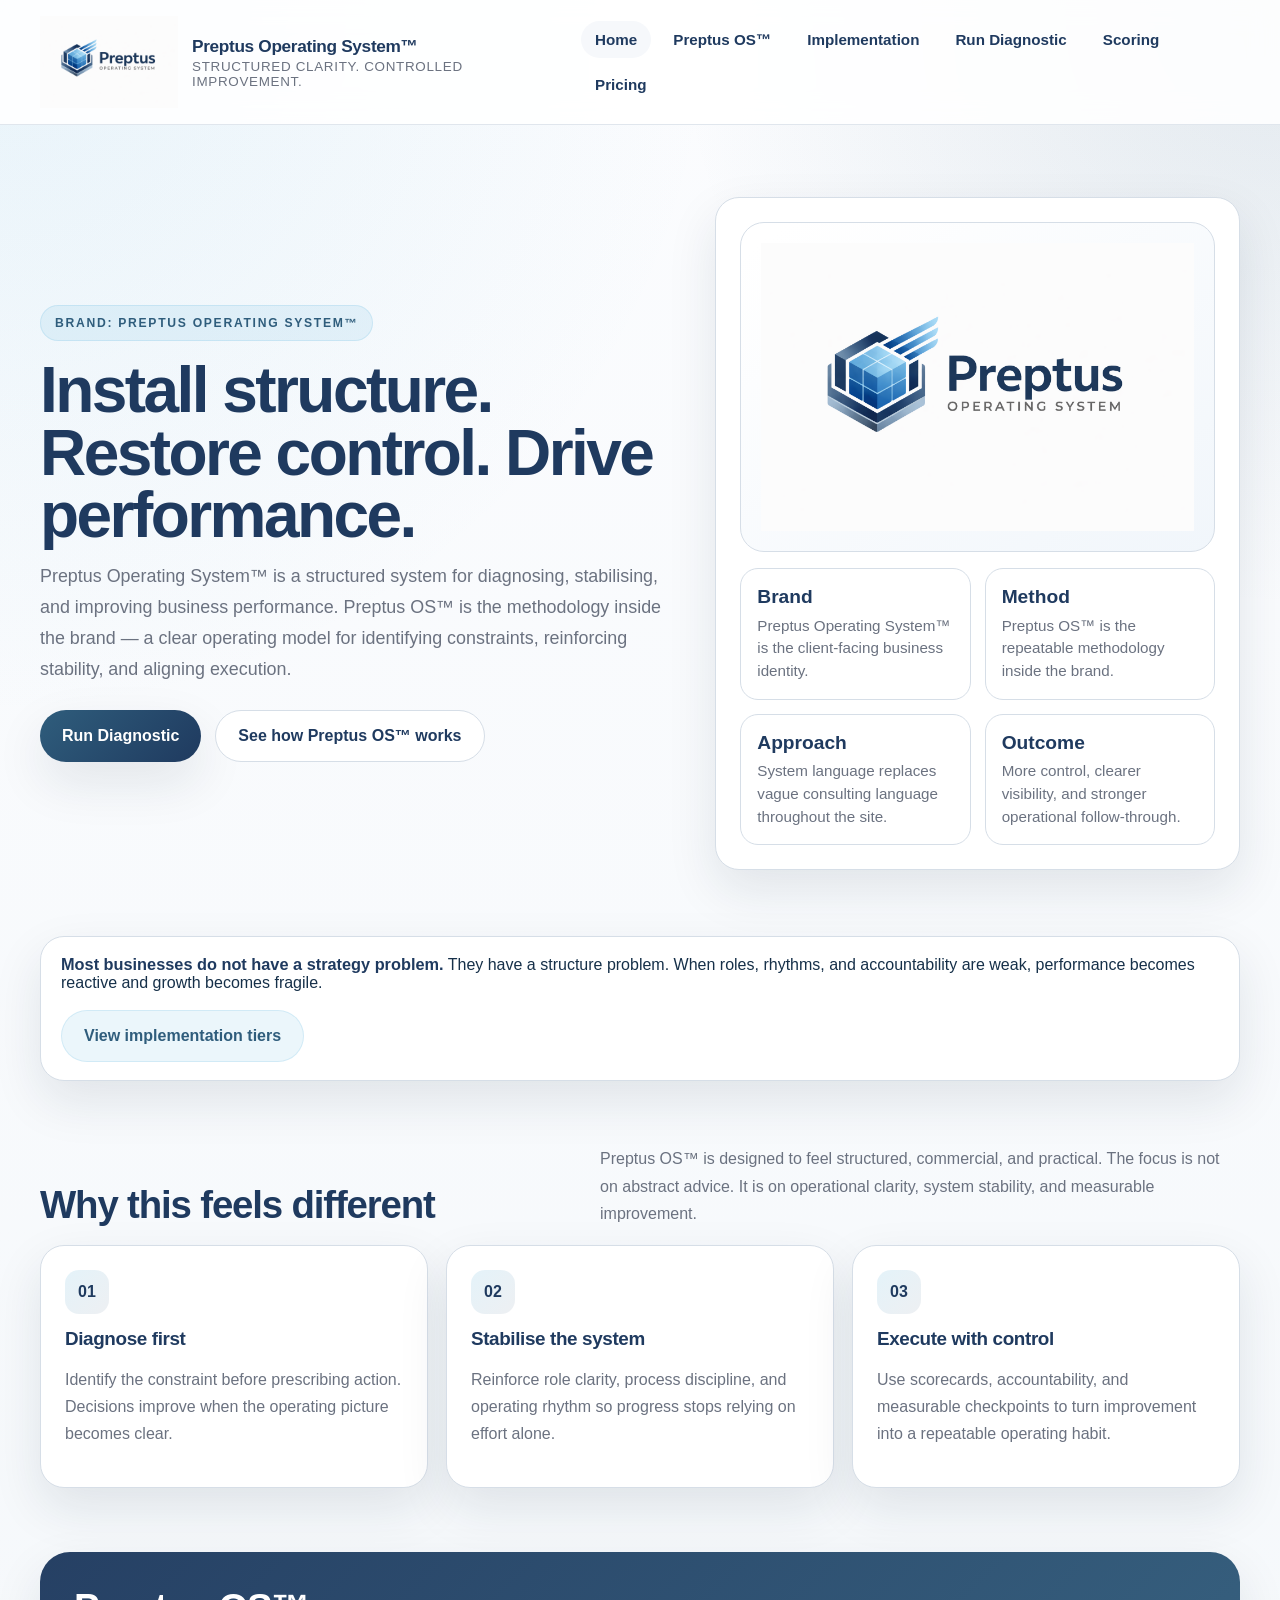
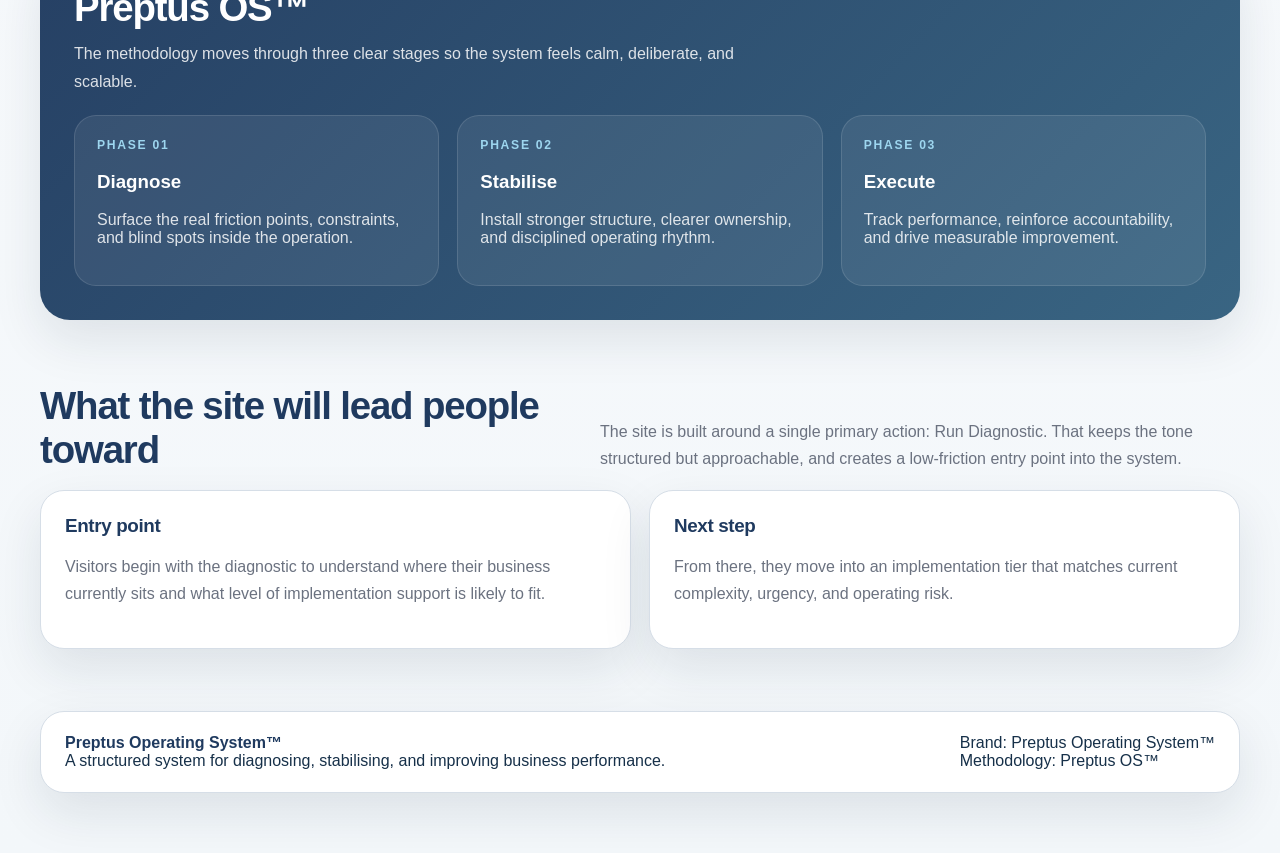
==== index.html @ 35f1eb41 "Add files via upload" ====
<!doctype html><html lang="en"><head><meta charset="utf-8"><meta name="viewport" content="width=device-width,initial-scale=1"><title>Home | Preptus Operating System™</title><link rel="stylesheet" href="styles.css"></head><body><header class="site-header"><div class="container header-inner"><a class="brand" href="index.html"><img src="logo.png" alt="Preptus logo"><div class="brand-lockup"><div class="brand-title">Preptus Operating System™</div><div class="brand-sub">Structured clarity. Controlled improvement.</div></div></a><nav class="nav"><a href="index.html" class="active">Home</a><a href="methodology.html" class="">Preptus OS™</a><a href="implementation.html" class="">Implementation</a><a href="diagnostic.html" class="">Run Diagnostic</a><a href="scoring.html" class="">Scoring</a><a href="pricing.html" class="">Pricing</a></nav></div></header><main>
<section class="hero container">
  <div class="hero-grid">
    <div>
      <div class="eyebrow">Brand: Preptus Operating System™</div>
      <h1>Install structure. Restore control. Drive performance.</h1>
      <p class="lead">Preptus Operating System™ is a structured system for diagnosing, stabilising, and improving business performance. Preptus OS™ is the methodology inside the brand — a clear operating model for identifying constraints, reinforcing stability, and aligning execution.</p>
      <div class="hero-actions">
        <a class="btn btn-primary" href="diagnostic.html">Run Diagnostic</a>
        <a class="btn btn-secondary" href="methodology.html">See how Preptus OS™ works</a>
      </div>
    </div>
    <aside class="hero-panel">
      <div class="hero-logo-card"><img src="logo.png" alt="Preptus logo"></div>
      <div class="metrics">
        <div class="metric"><strong>Brand</strong><span>Preptus Operating System™ is the client-facing business identity.</span></div>
        <div class="metric"><strong>Method</strong><span>Preptus OS™ is the repeatable methodology inside the brand.</span></div>
        <div class="metric"><strong>Approach</strong><span>System language replaces vague consulting language throughout the site.</span></div>
        <div class="metric"><strong>Outcome</strong><span>More control, clearer visibility, and stronger operational follow-through.</span></div>
      </div>
    </aside>
  </div>
</section>
<section class="section container"><div class="strip"><div><strong>Most businesses do not have a strategy problem.</strong> They have a structure problem. When roles, rhythms, and accountability are weak, performance becomes reactive and growth becomes fragile.</div><a class="btn btn-ghost" href="implementation.html">View implementation tiers</a></div></section>
<section class="section container">
  <div class="section-head"><h2>Why this feels different</h2><p>Preptus OS™ is designed to feel structured, commercial, and practical. The focus is not on abstract advice. It is on operational clarity, system stability, and measurable improvement.</p></div>
  <div class="grid-3">
    <article class="card"><div class="icon-dot">01</div><h3>Diagnose first</h3><p>Identify the constraint before prescribing action. Decisions improve when the operating picture becomes clear.</p></article>
    <article class="card"><div class="icon-dot">02</div><h3>Stabilise the system</h3><p>Reinforce role clarity, process discipline, and operating rhythm so progress stops relying on effort alone.</p></article>
    <article class="card"><div class="icon-dot">03</div><h3>Execute with control</h3><p>Use scorecards, accountability, and measurable checkpoints to turn improvement into a repeatable operating habit.</p></article>
  </div>
</section>
<section class="section container"><div class="method-band"><div class="section-head" style="margin-bottom:0;"><div><h2 style="margin-bottom:10px;">Preptus OS™</h2><p style="max-width:720px;">The methodology moves through three clear stages so the system feels calm, deliberate, and scalable.</p></div></div><div class="phase-grid"><article class="phase"><div class="step">Phase 01</div><h3>Diagnose</h3><p>Surface the real friction points, constraints, and blind spots inside the operation.</p></article><article class="phase"><div class="step">Phase 02</div><h3>Stabilise</h3><p>Install stronger structure, clearer ownership, and disciplined operating rhythm.</p></article><article class="phase"><div class="step">Phase 03</div><h3>Execute</h3><p>Track performance, reinforce accountability, and drive measurable improvement.</p></article></div></div></section>
<section class="section container"><div class="section-head"><h2>What the site will lead people toward</h2><p>The site is built around a single primary action: Run Diagnostic. That keeps the tone structured but approachable, and creates a low-friction entry point into the system.</p></div><div class="grid-2"><article class="card"><h3>Entry point</h3><p>Visitors begin with the diagnostic to understand where their business currently sits and what level of implementation support is likely to fit.</p></article><article class="card"><h3>Next step</h3><p>From there, they move into an implementation tier that matches current complexity, urgency, and operating risk.</p></article></div></section>
</main><footer class="footer"><div class="container footer-card"><div><strong>Preptus Operating System™</strong><br>A structured system for diagnosing, stabilising, and improving business performance.</div><div>Brand: Preptus Operating System™<br>Methodology: Preptus OS™</div></div></footer><script src="script.js"></script></body></html>
---- styles.css ----
:root{
  --navy:#1F3A5F;
  --steel:#2F5D7C;
  --slate:#6B7280;
  --light:#E5E7EB;
  --accent:#3FA7D6;
  --ink:#163049;
  --soft:#F6F8FB;
  --white:#FFFFFF;
  --dark:#0F1724;
  --card:#F9FBFD;
  --line:#D6DEE7;
  --success:#2C7A7B;
  --shadow:0 20px 50px rgba(18,37,58,.10);
  --radius:24px;
  --max:1200px;
}
*{box-sizing:border-box}
html{scroll-behavior:smooth}
body{
  margin:0;
  font-family:Inter, Montserrat, Arial, Helvetica, sans-serif;
  color:var(--ink);
  background:
    radial-gradient(circle at top left, rgba(63,167,214,.10), transparent 26%),
    radial-gradient(circle at top right, rgba(47,93,124,.12), transparent 22%),
    linear-gradient(180deg, #fbfcfe 0%, #f3f7fa 100%);
}
a{color:inherit;text-decoration:none}
a:hover{text-decoration:none}
img{display:block;max-width:100%}
.container{width:min(var(--max), calc(100% - 40px));margin:0 auto}
.site-header{position:sticky;top:0;z-index:100;background:rgba(255,255,255,.88);backdrop-filter:blur(14px);border-bottom:1px solid rgba(214,222,231,.75)}
.header-inner{display:flex;align-items:center;justify-content:space-between;gap:20px;padding:16px 0}
.brand{display:flex;align-items:center;gap:14px;min-width:0}
.brand img{width:138px;height:auto}
.brand-title{font-weight:800;color:var(--navy);letter-spacing:-.02em;font-size:1.08rem}
.brand-sub{color:var(--slate);font-size:.84rem;margin-top:2px;letter-spacing:.05em;text-transform:uppercase}
.nav{display:flex;align-items:center;gap:8px;flex-wrap:wrap}
.nav a{padding:10px 14px;border-radius:999px;color:var(--navy);font-weight:700;font-size:.95rem}
.nav a.active,.nav a:hover{background:var(--soft)}
.hero{padding:72px 0 34px}
.hero-grid{display:grid;grid-template-columns:1.1fr .9fr;gap:34px;align-items:center}
.eyebrow,.badge,.tier{display:inline-flex;align-items:center;gap:10px;padding:10px 14px;border-radius:999px;background:rgba(63,167,214,.10);color:var(--steel);font-size:.76rem;font-weight:800;letter-spacing:.14em;text-transform:uppercase;border:1px solid rgba(63,167,214,.15)}
h1{margin:18px 0 14px;font-size:clamp(2.4rem,5vw,5rem);line-height:.98;letter-spacing:-.04em;color:var(--navy)}
h2,.page-title{margin:0;font-size:clamp(1.7rem,3vw,2.6rem);letter-spacing:-.03em;color:var(--navy)}
.lead,.page-lead{margin:0;max-width:760px;font-size:1.12rem;line-height:1.72;color:var(--slate)}
.hero-actions{display:flex;flex-wrap:wrap;gap:14px;margin-top:26px}
.btn{display:inline-flex;align-items:center;justify-content:center;gap:10px;padding:16px 22px;border-radius:999px;font-weight:800;transition:.18s ease}
.btn:hover{transform:translateY(-1px)}
.btn-primary{background:linear-gradient(135deg,var(--steel),var(--navy));color:#fff;box-shadow:var(--shadow)}
.btn-secondary{background:#fff;color:var(--navy);border:1px solid var(--line)}
.btn-ghost{background:rgba(63,167,214,.10);color:var(--steel);border:1px solid rgba(63,167,214,.15)}
.hero-panel,.card,.table-wrap,.form-wrap,.score-panel,.footer-card,.strip{background:#fff;border:1px solid var(--line);border-radius:24px;box-shadow:var(--shadow)}
.hero-panel{padding:24px}
.hero-logo-card{background:linear-gradient(145deg, #ffffff 5%, #f1f6fb 100%);border-radius:24px;padding:20px;border:1px solid var(--line)}
.hero-logo-card img{width:100%;max-width:460px;margin:0 auto}
.metrics{display:grid;grid-template-columns:repeat(2,minmax(0,1fr));gap:14px;margin-top:16px}
.metric{background:#fff;border:1px solid var(--line);border-radius:18px;padding:16px}
.metric strong{display:block;font-size:1.2rem;line-height:1.2;color:var(--navy);margin-bottom:6px}
.metric span{color:var(--slate);font-size:.95rem;line-height:1.5}
.section,.page-hero{padding:32px 0}
.section-head{display:flex;justify-content:space-between;gap:20px;align-items:end;margin-bottom:18px}
.section-head p,.section-intro{margin:0;max-width:640px;color:var(--slate);line-height:1.7}
.grid-2,.grid-3,.grid-4,.phase-grid,.panel-row{display:grid;gap:18px}
.grid-2{grid-template-columns:repeat(2,minmax(0,1fr))}
.grid-3{grid-template-columns:repeat(3,minmax(0,1fr))}
.grid-4{grid-template-columns:repeat(4,minmax(0,1fr))}
.card{padding:24px}
.card h3{margin:0 0 10px;color:var(--navy);font-size:1.18rem;letter-spacing:-.02em}
.card p,.card li,.card .sub{color:var(--slate);line-height:1.7}
.card ul{margin:0;padding-left:18px}
.icon-dot{width:44px;height:44px;border-radius:14px;display:grid;place-items:center;background:linear-gradient(135deg, rgba(63,167,214,.14), rgba(31,58,95,.08));color:var(--navy);font-weight:900;margin-bottom:14px}
.method-band{background:linear-gradient(135deg, rgba(31,58,95,.97), rgba(47,93,124,.95));color:#fff;border-radius:30px;padding:34px;box-shadow:var(--shadow)}
.method-band h2,.method-band h3{color:#fff}
.method-band p,.method-band li{color:rgba(255,255,255,.84)}
.phase-grid{grid-template-columns:repeat(3,minmax(0,1fr));margin-top:20px}
.phase{background:rgba(255,255,255,.07);border:1px solid rgba(255,255,255,.12);border-radius:22px;padding:22px}
.phase .step{color:#9dd6ef;text-transform:uppercase;letter-spacing:.14em;font-size:.76rem;font-weight:800;margin-bottom:10px}
.strip{padding:18px 20px;display:flex;justify-content:space-between;gap:18px;align-items:center;flex-wrap:wrap}
.strip strong{color:var(--navy);font-size:1.02rem}
.package{position:relative;overflow:hidden}
.package::after{content:"";position:absolute;inset:auto -40px -40px auto;width:120px;height:120px;background:radial-gradient(circle, rgba(63,167,214,.12), transparent 62%)}
.mock-interface{background:var(--dark);border-radius:30px;overflow:hidden;box-shadow:0 26px 70px rgba(15,23,36,.30);border:1px solid rgba(255,255,255,.05)}
.mock-topbar{display:flex;justify-content:space-between;align-items:center;padding:16px 18px;background:rgba(255,255,255,.04);border-bottom:1px solid rgba(255,255,255,.07)}
.mock-title{color:#fff;font-weight:800}.mock-sub{color:rgba(255,255,255,.60);font-size:.9rem}
.mock-body{display:grid;grid-template-columns:240px 1fr;min-height:420px}
.sidebar{padding:18px;border-right:1px solid rgba(255,255,255,.07);background:rgba(255,255,255,.02)}
.sidebar .nav-item{padding:12px 14px;border-radius:14px;color:rgba(255,255,255,.72);margin-bottom:10px;font-weight:700}
.sidebar .nav-item.active{background:rgba(63,167,214,.18);color:#fff}
.panel-area{padding:22px;display:grid;gap:16px}.panel-row{grid-template-columns:repeat(3,minmax(0,1fr))}
.panel-card{background:rgba(255,255,255,.04);border:1px solid rgba(255,255,255,.07);border-radius:20px;padding:18px}
.panel-card h4{margin:0 0 8px;color:#fff}.panel-card p{margin:0;color:rgba(255,255,255,.66);line-height:1.6;font-size:.95rem}
.bar{height:10px;border-radius:999px;background:rgba(255,255,255,.08);overflow:hidden;margin-top:12px}.bar>span{display:block;height:100%;border-radius:999px;background:linear-gradient(90deg,var(--accent),#8fd2ec)}
.table-wrap{overflow-x:auto}.table-wrap table{width:100%;border-collapse:collapse;min-width:700px}.table-wrap th,.table-wrap td{padding:14px 16px;border-bottom:1px solid var(--line);vertical-align:top}.table-wrap th{background:var(--navy);color:#fff;text-align:left}.table-wrap tr:nth-child(even) td{background:#fbfdff}
.form-wrap,.score-panel{padding:24px}.score-panel{background:linear-gradient(135deg, rgba(31,58,95,.06), rgba(63,167,214,.06)), #fff}
.score-big{font-size:3rem;line-height:1;color:var(--navy);font-weight:900;margin:8px 0 10px}.score-tier{font-size:1.16rem;font-weight:800;color:var(--steel);margin-bottom:10px}
.field{margin-bottom:18px}label{display:block;font-weight:800;margin-bottom:8px;color:var(--navy)}.radio-group{display:grid;gap:9px}.radio-item{display:flex;gap:10px;align-items:flex-start;padding:12px 14px;border-radius:14px;border:1px solid var(--line);background:#fcfeff}.radio-item input{width:auto;margin-top:2px}.muted,.note{color:var(--slate)}
.footer{padding:30px 0 60px}.footer-card{padding:22px 24px;display:flex;justify-content:space-between;gap:16px;flex-wrap:wrap}.footer-card strong{color:var(--navy)}
.page-header-logo{width:210px;margin-bottom:18px}.list-check{padding-left:18px;line-height:1.7}
@media (max-width:1040px){.hero-grid,.grid-2,.grid-3,.grid-4,.phase-grid,.panel-row,.mock-body{grid-template-columns:1fr}.section-head{align-items:start;flex-direction:column}.header-inner{flex-direction:column;align-items:flex-start}.brand img{width:122px}}
@media (max-width:680px){.container{width:min(var(--max), calc(100% - 24px))}.hero{padding-top:42px}.metrics{grid-template-columns:1fr}.nav{gap:4px}.nav a{padding:9px 11px;font-size:.9rem}.btn{width:100%}}
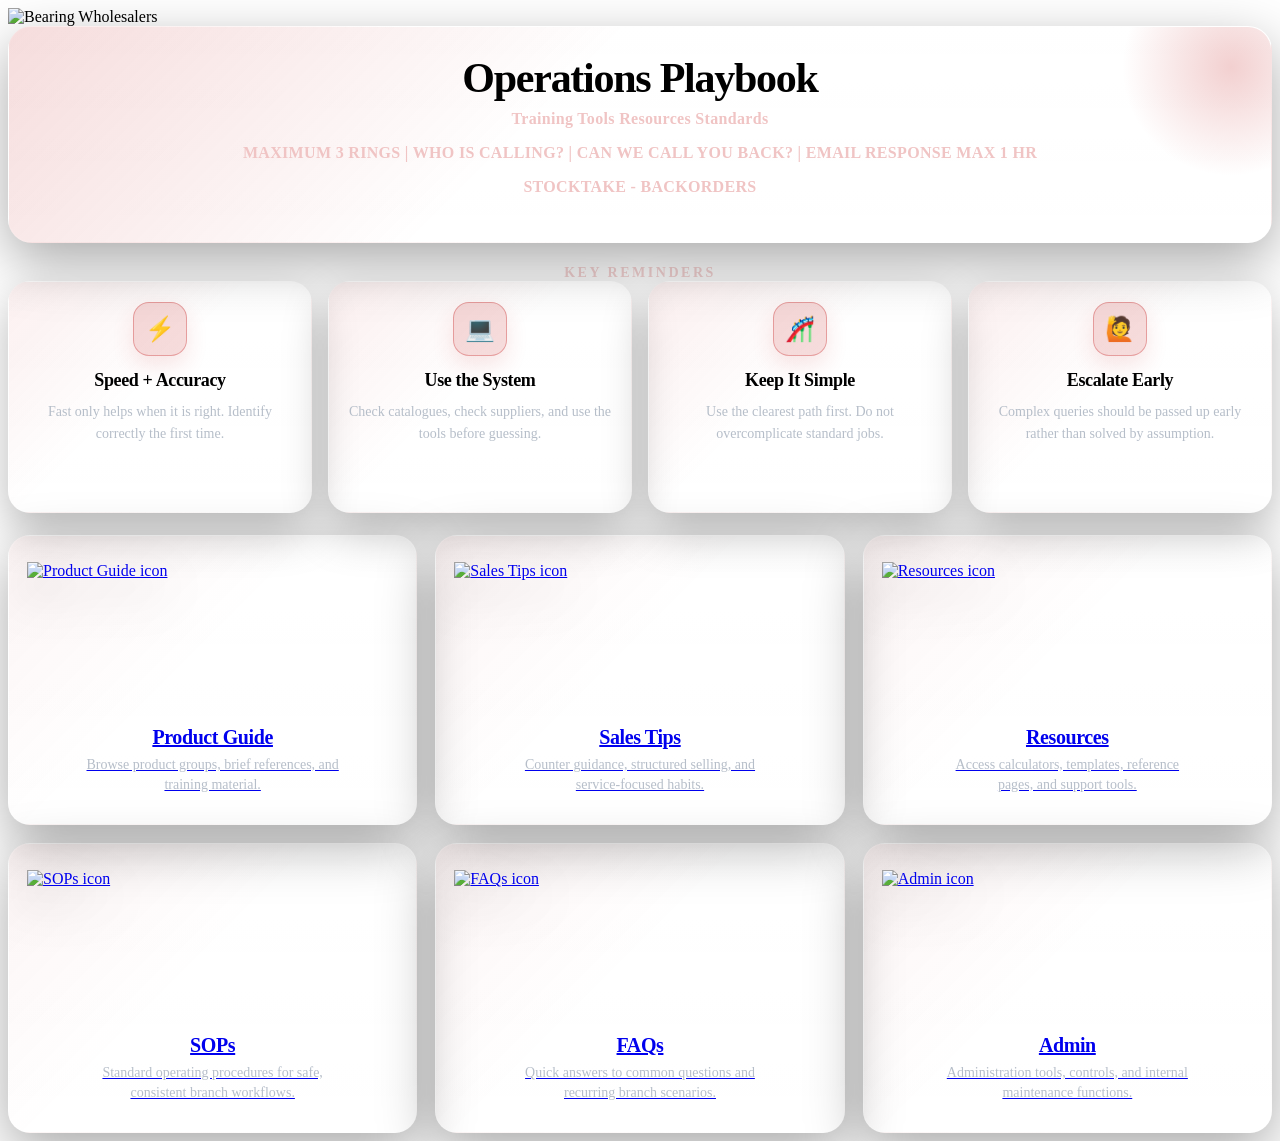
==== commit 639f6dd9: "Add files via upload" ====
--- a/index.html
+++ b/index.html
@@ -1,35 +1,348 @@
-<!doctype html><html lang="en"><head><meta charset="utf-8"><meta name="viewport" content="width=device-width,initial-scale=1"><title>Home | Preptus Operating System™</title><link rel="stylesheet" href="styles.css"></head><body><header class="site-header"><div class="container header-inner"><a class="brand" href="index.html"><img src="logo.png" alt="Preptus logo"><div class="brand-lockup"><div class="brand-title">Preptus Operating System™</div><div class="brand-sub">Structured clarity. Controlled improvement.</div></div></a><nav class="nav"><a href="index.html" class="active">Home</a><a href="methodology.html" class="">Preptus OS™</a><a href="implementation.html" class="">Implementation</a><a href="diagnostic.html" class="">Run Diagnostic</a><a href="scoring.html" class="">Scoring</a><a href="pricing.html" class="">Pricing</a></nav></div></header><main>
-<section class="hero container">
-  <div class="hero-grid">
-    <div>
-      <div class="eyebrow">Brand: Preptus Operating System™</div>
-      <h1>Install structure. Restore control. Drive performance.</h1>
-      <p class="lead">Preptus Operating System™ is a structured system for diagnosing, stabilising, and improving business performance. Preptus OS™ is the methodology inside the brand — a clear operating model for identifying constraints, reinforcing stability, and aligning execution.</p>
-      <div class="hero-actions">
-        <a class="btn btn-primary" href="diagnostic.html">Run Diagnostic</a>
-        <a class="btn btn-secondary" href="methodology.html">See how Preptus OS™ works</a>
-      </div>
+<!DOCTYPE html>
+<html lang="en">
+<head>
+  <meta charset="utf-8"/>
+  <meta name="viewport" content="width=device-width,initial-scale=1"/>
+  <title>Dashboard</title>
+  <link href="assets/css/style.css" rel="stylesheet"/>
+  <style>
+    :root{
+      --bw-red:#c62828;
+      --bw-red-soft:rgba(198,40,40,.16);
+      --bw-red-border:rgba(198,40,40,.34);
+      --bw-panel:rgba(255,255,255,.04);
+      --bw-panel-2:rgba(255,255,255,.03);
+      --bw-border:rgba(255,255,255,.10);
+      --bw-text:#e5e7eb;
+      --bw-muted:#b6bec9;
+    }
+
+    .dashboardWrap{
+      display:flex;
+      flex-direction:column;
+      gap:20px;
+    }
+
+    .heroBanner{
+      position:relative;
+      overflow:hidden;
+      background:
+        linear-gradient(135deg, rgba(198,40,40,.16), transparent 42%),
+        linear-gradient(180deg, rgba(255,255,255,.035), rgba(255,255,255,.02));
+      border:1px solid var(--bw-border);
+      border-radius:24px;
+      padding:30px 26px;
+      box-shadow:0 18px 55px rgba(0,0,0,.34);
+    }
+    .heroBanner::after{
+      content:"";
+      position:absolute;
+      top:-70px;
+      right:-70px;
+      width:220px;
+      height:220px;
+      border-radius:50%;
+      background:radial-gradient(circle, rgba(198,40,40,.22), transparent 70%);
+      pointer-events:none;
+    }
+    .heroEyebrow{
+      display:inline-block;
+      margin-bottom:12px;
+      padding:7px 12px;
+      border-radius:999px;
+      background:var(--bw-red-soft);
+      border:1px solid var(--bw-red-border);
+      color:#ffd9d9;
+      font-size:12px;
+      font-weight:800;
+      letter-spacing:.12em;
+      text-transform:uppercase;
+    }
+    .heroTitle{
+      margin:0;
+      font-size:42px;
+      line-height:1.02;
+      font-weight:900;
+      letter-spacing:-.03em;
+      text-align:center;
+    }
+    .heroSubtitle{
+      margin:10px 0 0;
+      text-align:center;
+      color:#f0c4c4;
+      font-size:16px;
+      font-weight:700;
+      letter-spacing:.02em;
+    }
+    .heroWelcome{
+      max-width:820px;
+      margin:16px auto 0;
+      text-align:center;
+      color:var(--bw-muted);
+      line-height:1.6;
+      font-size:15px;
+    }
+
+    .sectionLabel{
+      display:flex;
+      align-items:center;
+      justify-content:center;
+      gap:14px;
+      margin:2px 0 0;
+    }
+    .sectionLabel h2{
+      margin:0;
+      font-size:14px;
+      text-transform:uppercase;
+      letter-spacing:.18em;
+      color:#f3d2d2;
+    }
+    .sectionLabel::before,
+    .sectionLabel::after{
+      content:"";
+      width:74px;
+      max-width:14vw;
+      height:1px;
+      background:linear-gradient(90deg, transparent, rgba(255,255,255,.22), transparent);
+    }
+
+    .remindersGrid{
+      display:grid;
+      grid-template-columns:repeat(4, minmax(0, 1fr));
+      gap:16px;
+    }
+    .reminderCard{
+      background:
+        linear-gradient(180deg, rgba(255,255,255,.04), rgba(255,255,255,.025)),
+        linear-gradient(135deg, rgba(198,40,40,.08), transparent 45%);
+      border:1px solid var(--bw-border);
+      border-radius:22px;
+      padding:20px 18px;
+      min-height:190px;
+      box-shadow:0 18px 45px rgba(0,0,0,.28);
+    }
+    .reminderIcon{
+      width:52px;
+      height:52px;
+      display:grid;
+      place-items:center;
+      margin:0 auto 14px;
+      border-radius:16px;
+      font-size:24px;
+      background:var(--bw-red-soft);
+      border:1px solid var(--bw-red-border);
+      box-shadow:0 10px 22px rgba(198,40,40,.12);
+    }
+    .reminderCard h3{
+      margin:0 0 10px;
+      text-align:center;
+      font-size:18px;
+      font-weight:800;
+      letter-spacing:-.02em;
+    }
+    .reminderCard p{
+      margin:0;
+      text-align:center;
+      color:var(--bw-muted);
+      line-height:1.55;
+      font-size:14px;
+    }
+
+    .dashboardTiles{
+      display:grid;
+      grid-template-columns:repeat(3, minmax(0, 1fr));
+      gap:18px;
+      margin-top:2px;
+    }
+    .dashboardTile{
+      min-height:250px;
+      border-radius:22px;
+      background:
+        linear-gradient(180deg, rgba(255,255,255,.04), rgba(255,255,255,.025)),
+        linear-gradient(135deg, rgba(198,40,40,.05), transparent 45%);
+      border:1px solid rgba(255,255,255,.09);
+      box-shadow:0 18px 55px rgba(0,0,0,.34);
+      overflow:hidden;
+    }
+    .dashboardTile .menuLink{
+      display:flex;
+      flex-direction:column;
+      align-items:center;
+      justify-content:center;
+      min-height:250px;
+      padding:18px 18px 20px;
+      border-radius:22px;
+      transition:transform .12s ease, background .18s ease, box-shadow .18s ease;
+    }
+    .dashboardTile .menuLink:hover{
+      transform:translateY(-2px);
+      background:linear-gradient(180deg, rgba(198,40,40,.08), rgba(255,255,255,.02));
+      box-shadow:inset 0 0 0 1px rgba(198,40,40,.18);
+    }
+    .dashboardTile .thumbImg{
+      width:100%;
+      height:150px !important;
+      object-fit:contain;
+      display:block;
+      padding:0;
+      margin-bottom:14px;
+      filter:drop-shadow(0 14px 24px rgba(0,0,0,.30));
+    }
+    .tileLabel{
+      font-size:20px;
+      font-weight:800;
+      text-align:center;
+      letter-spacing:-.02em;
+      margin:0 0 6px;
+    }
+    .tileSub{
+      font-size:14px;
+      line-height:1.45;
+      text-align:center;
+      color:var(--bw-muted);
+      max-width:260px;
+      margin:0 auto;
+    }
+
+    @media (max-width: 1040px){
+      .remindersGrid{grid-template-columns:repeat(2, minmax(0,1fr));}
+      .dashboardTiles{grid-template-columns:repeat(2, minmax(0,1fr));}
+      .heroTitle{font-size:36px;}
+    }
+    @media (max-width: 680px){
+      .container{padding-bottom:30px;}
+      .heroBanner{padding:24px 18px;}
+      .heroTitle{font-size:30px;}
+      .heroSubtitle{font-size:15px;}
+      .heroWelcome{font-size:14px;}
+      .remindersGrid,
+      .dashboardTiles{grid-template-columns:1fr;}
+      .reminderCard{min-height:auto;}
+      .dashboardTile,
+      .dashboardTile .menuLink{min-height:220px;}
+      .dashboardTile .thumbImg{height:128px !important;}
+      .sectionLabel::before,
+      .sectionLabel::after{width:36px;}
+    }
+  </style>
+</head>
+<body>
+  <div class="container">
+    <div class="siteHeader">
+      <img alt="Bearing Wholesalers" class="siteLogo" src="assets/img/logo.png"/>
     </div>
-    <aside class="hero-panel">
-      <div class="hero-logo-card"><img src="logo.png" alt="Preptus logo"></div>
-      <div class="metrics">
-        <div class="metric"><strong>Brand</strong><span>Preptus Operating System™ is the client-facing business identity.</span></div>
-        <div class="metric"><strong>Method</strong><span>Preptus OS™ is the repeatable methodology inside the brand.</span></div>
-        <div class="metric"><strong>Approach</strong><span>System language replaces vague consulting language throughout the site.</span></div>
-        <div class="metric"><strong>Outcome</strong><span>More control, clearer visibility, and stronger operational follow-through.</span></div>
-      </div>
-    </aside>
+
+    <div class="topbar topbarSpacer" aria-hidden="true">
+      <div class="leftBtns"></div>
+      <div class="rightBtns"></div>
+    </div>
+
+    <main class="dashboardWrap">
+      <section class="heroBanner">
+        <h1 class="heroTitle">Operations Playbook</h1>
+        <p class="heroSubtitle">Training   Tools   Resources   Standards</p>
+        <p class="heroWelcome">
+          
+        </p>
+        <h2 class="heroSubtitle">MAXIMUM 3 RINGS | WHO IS CALLING? | CAN WE CALL YOU BACK? | EMAIL RESPONSE MAX 1 HR</p>
+          <h2 class="heroSubtitle">STOCKTAKE - BACKORDERS</p>
+      </section>
+
+      <section>
+        <div class="sectionLabel"><h2>Key Reminders</h2></div>
+        <div class="remindersGrid">
+          <article class="reminderCard">
+            <div class="reminderIcon">⚡️</div>
+            <h3>Speed + Accuracy</h3>
+            <p>Fast only helps when it is right. Identify correctly the first time.</p>
+          </article>
+
+          <article class="reminderCard">
+            <div class="reminderIcon">💻</div>
+            <h3>Use the System</h3>
+            <p>Check catalogues, check suppliers, and use the tools before guessing.</p>
+          </article>
+
+          <article class="reminderCard">
+            <div class="reminderIcon">🎢</div>
+            <h3>Keep It Simple</h3>
+            <p>Use the clearest path first. Do not overcomplicate standard jobs.</p>
+          </article>
+
+          <article class="reminderCard">
+            <div class="reminderIcon">🙋</div>
+            <h3>Escalate Early</h3>
+            <p>Complex queries should be passed up early rather than solved by assumption.</p>
+          </article>
+        
+          </article>
+        </div>
+      </section>
+
+      <section>
+        <div class="dashboardTiles">
+          <div class="dashboardTile">
+            <a aria-label="Product Guide" class="menuLink" href="product-guide.html">
+              <img alt="Product Guide icon" class="thumbImg" src="assets/img/menu/product-guide.png" onerror="this.onerror=null;this.src='assets/img/menu/_generic.png';this.classList.add('is-missing');"/>
+              <div class="tileLabel">Product Guide</div>
+              <p class="tileSub">Browse product groups, brief references, and training material.</p>
+            </a>
+          </div>
+
+          <div class="dashboardTile">
+            <a aria-label="Sales Tips" class="menuLink" href="sales.html">
+              <img alt="Sales Tips icon" class="thumbImg" src="assets/img/menu/sales-tips.png" onerror="this.onerror=null;this.src='assets/img/menu/_generic.png';this.classList.add('is-missing');"/>
+              <div class="tileLabel">Sales Tips</div>
+              <p class="tileSub">Counter guidance, structured selling, and service-focused habits.</p>
+            </a>
+          </div>
+
+          <div class="dashboardTile">
+            <a aria-label="Resources" class="menuLink" href="resources.html">
+              <img alt="Resources icon" class="thumbImg" src="assets/img/menu/resources.png" onerror="this.onerror=null;this.src='assets/img/menu/_generic.png';this.classList.add('is-missing');"/>
+              <div class="tileLabel">Resources</div>
+              <p class="tileSub">Access calculators, templates, reference pages, and support tools.</p>
+            </a>
+          </div>
+
+          <div class="dashboardTile">
+            <a aria-label="SOPs" class="menuLink" href="sops.html">
+              <img alt="SOPs icon" class="thumbImg" src="assets/img/menu/sops.png" onerror="this.onerror=null;this.src='assets/img/menu/_generic.png';this.classList.add('is-missing');"/>
+              <div class="tileLabel">SOPs</div>
+              <p class="tileSub">Standard operating procedures for safe, consistent branch workflows.</p>
+            </a>
+          </div>
+
+          <div class="dashboardTile">
+            <a aria-label="FAQs" class="menuLink" href="faqs.html">
+              <img alt="FAQs icon" class="thumbImg" src="assets/img/menu/faqs.png" onerror="this.onerror=null;this.src='assets/img/menu/_generic.png';this.classList.add('is-missing');"/>
+              <div class="tileLabel">FAQs</div>
+              <p class="tileSub">Quick answers to common questions and recurring branch scenarios.</p>
+            </a>
+          </div>
+
+          <div class="dashboardTile">
+            <a aria-label="Admin" class="menuLink" href="admin.html">
+              <img alt="Admin icon" class="thumbImg" src="assets/img/menu/admin.png" onerror="this.onerror=null;this.src='assets/img/menu/_generic.png';this.classList.add('is-missing');"/>
+              <div class="tileLabel">Admin</div>
+              <p class="tileSub">Administration tools, controls, and internal maintenance functions.</p>
+            </a>
+          </div>
+        </div>
+      </section>
+    </main>
   </div>
-</section>
-<section class="section container"><div class="strip"><div><strong>Most businesses do not have a strategy problem.</strong> They have a structure problem. When roles, rhythms, and accountability are weak, performance becomes reactive and growth becomes fragile.</div><a class="btn btn-ghost" href="implementation.html">View implementation tiers</a></div></section>
-<section class="section container">
-  <div class="section-head"><h2>Why this feels different</h2><p>Preptus OS™ is designed to feel structured, commercial, and practical. The focus is not on abstract advice. It is on operational clarity, system stability, and measurable improvement.</p></div>
-  <div class="grid-3">
-    <article class="card"><div class="icon-dot">01</div><h3>Diagnose first</h3><p>Identify the constraint before prescribing action. Decisions improve when the operating picture becomes clear.</p></article>
-    <article class="card"><div class="icon-dot">02</div><h3>Stabilise the system</h3><p>Reinforce role clarity, process discipline, and operating rhythm so progress stops relying on effort alone.</p></article>
-    <article class="card"><div class="icon-dot">03</div><h3>Execute with control</h3><p>Use scorecards, accountability, and measurable checkpoints to turn improvement into a repeatable operating habit.</p></article>
-  </div>
-</section>
-<section class="section container"><div class="method-band"><div class="section-head" style="margin-bottom:0;"><div><h2 style="margin-bottom:10px;">Preptus OS™</h2><p style="max-width:720px;">The methodology moves through three clear stages so the system feels calm, deliberate, and scalable.</p></div></div><div class="phase-grid"><article class="phase"><div class="step">Phase 01</div><h3>Diagnose</h3><p>Surface the real friction points, constraints, and blind spots inside the operation.</p></article><article class="phase"><div class="step">Phase 02</div><h3>Stabilise</h3><p>Install stronger structure, clearer ownership, and disciplined operating rhythm.</p></article><article class="phase"><div class="step">Phase 03</div><h3>Execute</h3><p>Track performance, reinforce accountability, and drive measurable improvement.</p></article></div></div></section>
-<section class="section container"><div class="section-head"><h2>What the site will lead people toward</h2><p>The site is built around a single primary action: Run Diagnostic. That keeps the tone structured but approachable, and creates a low-friction entry point into the system.</p></div><div class="grid-2"><article class="card"><h3>Entry point</h3><p>Visitors begin with the diagnostic to understand where their business currently sits and what level of implementation support is likely to fit.</p></article><article class="card"><h3>Next step</h3><p>From there, they move into an implementation tier that matches current complexity, urgency, and operating risk.</p></article></div></section>
-</main><footer class="footer"><div class="container footer-card"><div><strong>Preptus Operating System™</strong><br>A structured system for diagnosing, stabilising, and improving business performance.</div><div>Brand: Preptus Operating System™<br>Methodology: Preptus OS™</div></div></footer><script src="script.js"></script></body></html>+
+  <script src="assets/js/app.js"></script>
+  <script>
+    (function(){
+      try{
+        const raw = localStorage.getItem('bwproguide.settings');
+        const s = raw ? JSON.parse(raw) : {};
+        document.querySelectorAll('[data-meta="version"]').forEach(el=>el.textContent=s.version || 'v1.21');
+        document.querySelectorAll('[data-meta="lastUpdated"]').forEach(el=>el.textContent=s.lastUpdated || ' ');
+      }catch(e){}
+    })();
+  </script>
+</body>
+</html>
